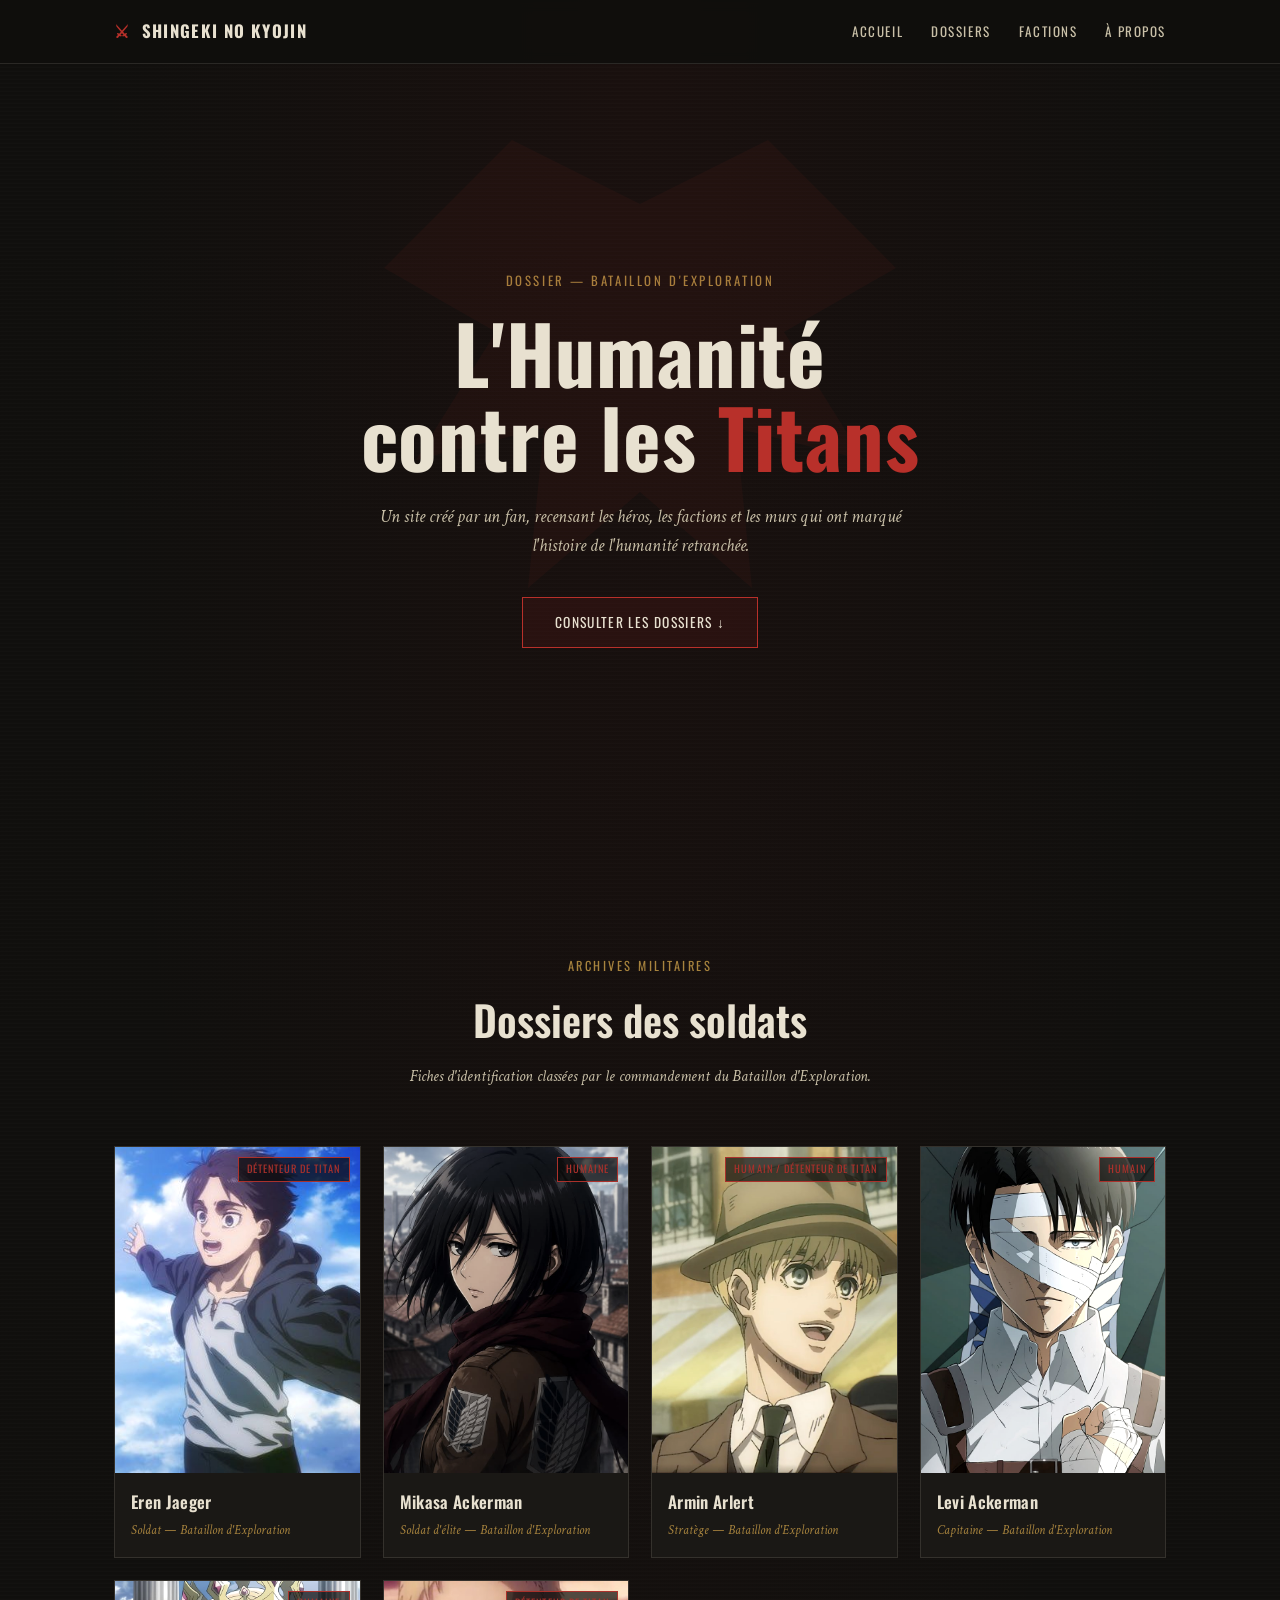
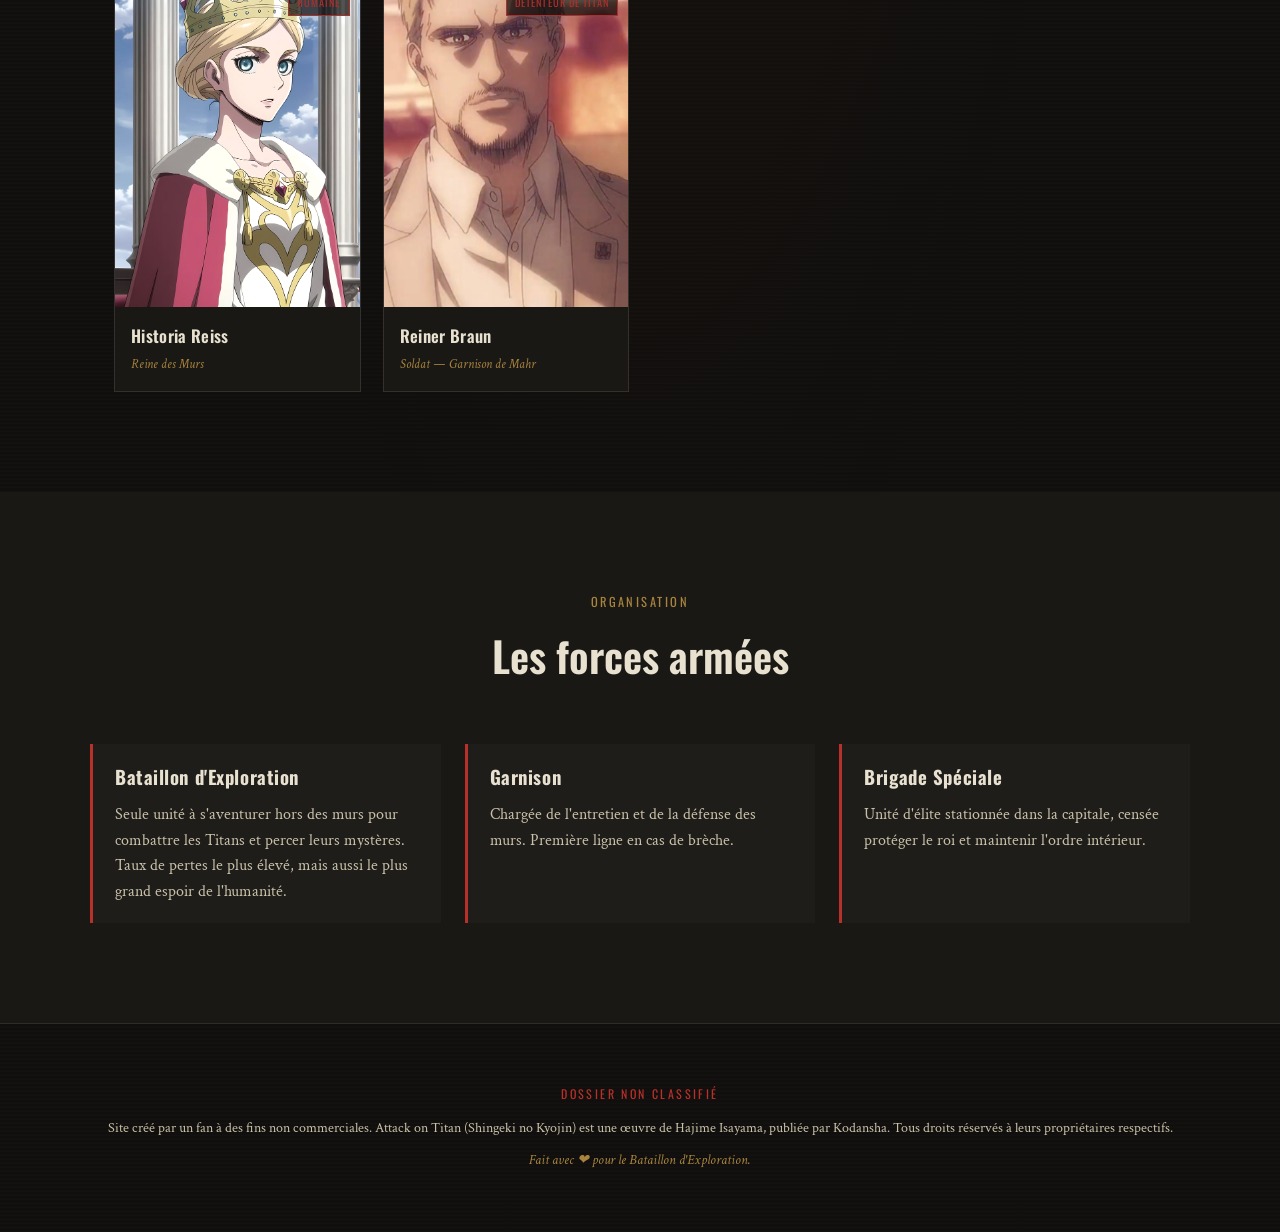
==== index.html @ 8d1896ff "Add files via upload" ====
<!DOCTYPE html>
<html lang="fr">
<head>
  <meta charset="UTF-8">
  <meta name="viewport" content="width=device-width, initial-scale=1.0">
  <title>attack on Titans fan page</title>
  <link rel="preconnect" href="https://fonts.googleapis.com">
  <link href="https://fonts.googleapis.com/css2?family=Oswald:wght@500;600;700&family=Crimson+Text:ital,wght@0,400;0,600;1,400&display=swap" rel="stylesheet">
  <link rel="stylesheet" href="css/style.css">
</head>
<body>

  <!-- ===== EN-TÊTE / NAVIGATION ===== -->
  <header class="site-header">
    <div class="header-inner">
      <a href="#hero" class="logo">
        <span class="logo-wings">⚔</span> SHINGEKI NO KYOJIN
      </a>
      <nav class="main-nav">
        <a href="#hero">Accueil</a>
        <a href="#dossiers">Dossiers</a>
        <a href="#factions">Factions</a>
        <a href="#a-propos">À propos</a>
      </nav>
    </div>
  </header>

  <!-- ===== HÉRO ===== -->
  <section id="hero" class="hero">
    <div class="hero-emblem" aria-hidden="true">
      <svg viewBox="0 0 200 200" class="wings-svg">
        <path d="M100 30 L60 10 L20 50 L55 70 L30 110 L70 100 L65 150 L100 120 L135 150 L130 100 L170 110 L145 70 L180 50 L140 10 Z" />
      </svg>
    </div>
    <p class="hero-eyebrow">DOSSIER — BATAILLON D'EXPLORATION</p>
    <h1 class="hero-title">L'Humanité<br>contre les <span class="accent">Titans</span></h1>
    <p class="hero-sub">Un site créé par un fan, recensant les héros, les factions et les murs qui ont marqué l'histoire de l'humanité retranchée.</p>
    <a href="#dossiers" class="btn-primary">Consulter les dossiers ↓</a>
  </section>

  <!-- ===== DOSSIERS PERSONNAGES ===== -->
  <section id="dossiers" class="section">
    <div class="section-head">
      <p class="section-eyebrow">ARCHIVES MILITAIRES</p>
      <h2>Dossiers des soldats</h2>
      <p class="section-desc">Fiches d'identification classées par le commandement du Bataillon d'Exploration.</p>
    </div>

    <div id="character-grid" class="character-grid">
      <!-- Les cartes sont générées en JS depuis js/characters.js -->
    </div>
  </section>

  <!-- ===== FACTIONS ===== -->
  <section id="factions" class="section section-alt">
    <div class="section-head">
      <p class="section-eyebrow">ORGANISATION</p>
      <h2>Les forces armées</h2>
    </div>
    <div class="faction-grid">
      <div class="faction-card">
        <h3>Bataillon d'Exploration</h3>
        <p>Seule unité à s'aventurer hors des murs pour combattre les Titans et percer leurs mystères. Taux de pertes le plus élevé, mais aussi le plus grand espoir de l'humanité.</p>
      </div>
      <div class="faction-card">
        <h3>Garnison</h3>
        <p>Chargée de l'entretien et de la défense des murs. Première ligne en cas de brèche.</p>
      </div>
      <div class="faction-card">
        <h3>Brigade Spéciale</h3>
        <p>Unité d'élite stationnée dans la capitale, censée protéger le roi et maintenir l'ordre intérieur.</p>
      </div>
    </div>
  </section>

  <!-- ===== MODALE DÉTAIL PERSONNAGE ===== -->
  <div id="modal-overlay" class="modal-overlay">
    <div class="modal-card" id="modal-card">
      <button id="modal-close" class="modal-close" aria-label="Fermer">✕</button>
      <div id="modal-content"></div>
    </div>
  </div>

  <!-- ===== À PROPOS / PIED DE PAGE ===== -->
  <footer id="a-propos" class="site-footer">
    <p class="footer-stamp">DOSSIER NON CLASSIFIÉ</p>
    <p>Site créé par un fan à des fins non commerciales. Attack on Titan (Shingeki no Kyojin) est une œuvre de Hajime Isayama, publiée par Kodansha. Tous droits réservés à leurs propriétaires respectifs.</p>
    <p class="footer-credit">Fait avec ❤ pour le Bataillon d'Exploration.</p>
  </footer>

  <script src="js/characters.js"></script>
  <script src="js/script.js"></script>
</body>
</html>
---- css/style.css ----
/* =========================================================
   TOKENS — palette inspirée des uniformes du Bataillon
   ========================================================= */
:root {
  --bg-void: #100f0d;
  --bg-panel: #1a1815;
  --paper: #e8e1d0;
  --paper-dim: #c9c0a8;
  --blood: #8a1c1c;
  --blood-bright: #b8302a;
  --gold: #a8843e;
  --steel: #3a3d42;
  --line: rgba(232, 225, 208, 0.12);

  --font-display: "Oswald", sans-serif;
  --font-body: "Crimson Text", serif;
}

* { margin: 0; padding: 0; box-sizing: border-box; }

html { scroll-behavior: smooth; }

body {
  background: var(--bg-void);
  color: var(--paper);
  font-family: var(--font-body);
  line-height: 1.6;
  background-image:
    radial-gradient(ellipse at top, rgba(138, 28, 28, 0.08), transparent 60%),
    repeating-linear-gradient(0deg, rgba(255,255,255,0.015) 0px, transparent 2px, transparent 4px);
}

a { color: inherit; text-decoration: none; }

img { max-width: 100%; display: block; }

/* =========================================================
   EN-TÊTE
   ========================================================= */
.site-header {
  position: sticky;
  top: 0;
  z-index: 50;
  background: rgba(16, 15, 13, 0.92);
  backdrop-filter: blur(6px);
  border-bottom: 1px solid var(--line);
}

.header-inner {
  max-width: 1100px;
  margin: 0 auto;
  padding: 18px 24px;
  display: flex;
  align-items: center;
  justify-content: space-between;
}

.logo {
  font-family: var(--font-display);
  font-weight: 700;
  letter-spacing: 0.08em;
  font-size: 1.05rem;
  color: var(--paper);
}

.logo-wings { color: var(--blood-bright); margin-right: 6px; }

.main-nav { display: flex; gap: 28px; }

.main-nav a {
  font-family: var(--font-display);
  font-size: 0.82rem;
  letter-spacing: 0.12em;
  text-transform: uppercase;
  color: var(--paper-dim);
  transition: color 0.2s;
  position: relative;
}

.main-nav a:hover, .main-nav a:focus-visible { color: var(--blood-bright); }

/* =========================================================
   HÉRO
   ========================================================= */
.hero {
  position: relative;
  min-height: 88vh;
  display: flex;
  flex-direction: column;
  align-items: center;
  justify-content: center;
  text-align: center;
  padding: 80px 24px;
  overflow: hidden;
}

.hero-emblem {
  position: absolute;
  top: 50%;
  left: 50%;
  transform: translate(-50%, -55%);
  width: 640px;
  height: 640px;
  opacity: 0.06;
  pointer-events: none;
}

.wings-svg { width: 100%; height: 100%; fill: var(--blood-bright); }

.hero-eyebrow {
  font-family: var(--font-display);
  letter-spacing: 0.2em;
  color: var(--gold);
  font-size: 0.8rem;
  margin-bottom: 18px;
}

.hero-title {
  font-family: var(--font-display);
  font-weight: 700;
  font-size: clamp(2.6rem, 7vw, 5rem);
  line-height: 1.05;
  letter-spacing: 0.01em;
  z-index: 1;
}

.hero-title .accent { color: var(--blood-bright); }

.hero-sub {
  max-width: 560px;
  margin: 24px auto 36px;
  color: var(--paper-dim);
  font-size: 1.15rem;
  font-style: italic;
  z-index: 1;
}

.btn-primary {
  font-family: var(--font-display);
  letter-spacing: 0.1em;
  text-transform: uppercase;
  font-size: 0.85rem;
  padding: 14px 32px;
  border: 1px solid var(--blood-bright);
  color: var(--paper);
  background: rgba(138, 28, 28, 0.15);
  transition: background 0.25s, transform 0.2s;
  z-index: 1;
}

.btn-primary:hover { background: var(--blood); transform: translateY(-2px); }

/* =========================================================
   SECTIONS GÉNÉRIQUES
   ========================================================= */
.section { padding: 100px 24px; max-width: 1100px; margin: 0 auto; }

.section-alt { background: var(--bg-panel); max-width: none; }
.section-alt > * { max-width: 1100px; margin-left: auto; margin-right: auto; }

.section-head { text-align: center; margin-bottom: 56px; }

.section-eyebrow {
  font-family: var(--font-display);
  color: var(--gold);
  letter-spacing: 0.2em;
  font-size: 0.78rem;
  margin-bottom: 10px;
}

.section-head h2 {
  font-family: var(--font-display);
  font-size: clamp(1.8rem, 4vw, 2.6rem);
  font-weight: 600;
}

.section-desc { color: var(--paper-dim); margin-top: 12px; font-style: italic; }

/* =========================================================
   GRILLE DE PERSONNAGES — fiches "dossier"
   ========================================================= */
.character-grid {
  display: grid;
  grid-template-columns: repeat(auto-fill, minmax(230px, 1fr));
  gap: 22px;
}

.char-card {
  background: var(--bg-panel);
  border: 1px solid var(--line);
  position: relative;
  cursor: pointer;
  transition: transform 0.25s, border-color 0.25s;
}

.char-card:hover, .char-card:focus-visible {
  transform: translateY(-6px);
  border-color: var(--blood-bright);
}

.char-photo-wrap {
  position: relative;
  aspect-ratio: 3 / 4;
  overflow: hidden;
  filter: grayscale(15%) contrast(1.05);
}

.char-photo-wrap img { width: 100%; height: 100%; object-fit: cover; }

.char-stamp {
  position: absolute;
  top: 10px;
  right: 10px;
  font-family: var(--font-display);
  font-size: 0.65rem;
  letter-spacing: 0.1em;
  padding: 3px 8px;
  border: 1px solid var(--blood-bright);
  color: var(--blood-bright);
  background: rgba(16,15,13,0.7);
  text-transform: uppercase;
}

.char-info { padding: 16px; }

.char-name {
  font-family: var(--font-display);
  font-size: 1.05rem;
  font-weight: 600;
  letter-spacing: 0.02em;
}

.char-role {
  color: var(--gold);
  font-size: 0.82rem;
  font-style: italic;
  margin-top: 4px;
}

/* =========================================================
   FACTIONS
   ========================================================= */
.faction-grid {
  display: grid;
  grid-template-columns: repeat(auto-fit, minmax(260px, 1fr));
  gap: 24px;
}

.faction-card {
  border-left: 3px solid var(--blood-bright);
  padding: 18px 22px;
  background: rgba(255,255,255,0.02);
}

.faction-card h3 {
  font-family: var(--font-display);
  margin-bottom: 10px;
  letter-spacing: 0.03em;
}

.faction-card p { color: var(--paper-dim); }

/* =========================================================
   MODALE
   ========================================================= */
.modal-overlay {
  position: fixed;
  inset: 0;
  background: rgba(8, 7, 6, 0.85);
  display: none;
  align-items: center;
  justify-content: center;
  padding: 24px;
  z-index: 100;
}

.modal-overlay.is-open { display: flex; }

.modal-card {
  background: var(--bg-panel);
  border: 1px solid var(--blood-bright);
  max-width: 640px;
  width: 100%;
  max-height: 86vh;
  overflow-y: auto;
  position: relative;
  padding: 32px;
}

.modal-close {
  position: absolute;
  top: 14px;
  right: 14px;
  background: none;
  border: none;
  color: var(--paper);
  font-size: 1.3rem;
  cursor: pointer;
}

.modal-close:hover { color: var(--blood-bright); }

#modal-content .modal-name {
  font-family: var(--font-display);
  font-size: 1.7rem;
  margin-bottom: 4px;
}

#modal-content .modal-role { color: var(--gold); font-style: italic; margin-bottom: 18px; }

#modal-content .modal-stats {
  display: grid;
  grid-template-columns: 1fr 1fr;
  gap: 10px 24px;
  margin-bottom: 18px;
  font-family: var(--font-display);
  font-size: 0.85rem;
  text-transform: uppercase;
  letter-spacing: 0.04em;
  color: var(--paper-dim);
  border-top: 1px solid var(--line);
  border-bottom: 1px solid var(--line);
  padding: 14px 0;
}

#modal-content .modal-stats span { color: var(--paper); font-family: var(--font-body); text-transform: none; }

#modal-content .modal-bio { color: var(--paper-dim); }

/* =========================================================
   PIED DE PAGE
   ========================================================= */
.site-footer {
  text-align: center;
  padding: 60px 24px;
  border-top: 1px solid var(--line);
  color: var(--paper-dim);
  font-size: 0.88rem;
}

.footer-stamp {
  font-family: var(--font-display);
  letter-spacing: 0.2em;
  color: var(--blood-bright);
  font-size: 0.75rem;
  margin-bottom: 14px;
}

.footer-credit { margin-top: 10px; color: var(--gold); font-style: italic; }

/* =========================================================
   ACCESSIBILITÉ — focus visible
   ========================================================= */
a:focus-visible, button:focus-visible {
  outline: 2px solid var(--gold);
  outline-offset: 2px;
}

@media (prefers-reduced-motion: reduce) {
  * { transition: none !important; }
}

/* =========================================================
   RESPONSIVE
   ========================================================= */
@media (max-width: 640px) {
  .main-nav { gap: 16px; }
  .main-nav a { font-size: 0.72rem; }
  .section { padding: 70px 20px; }
}
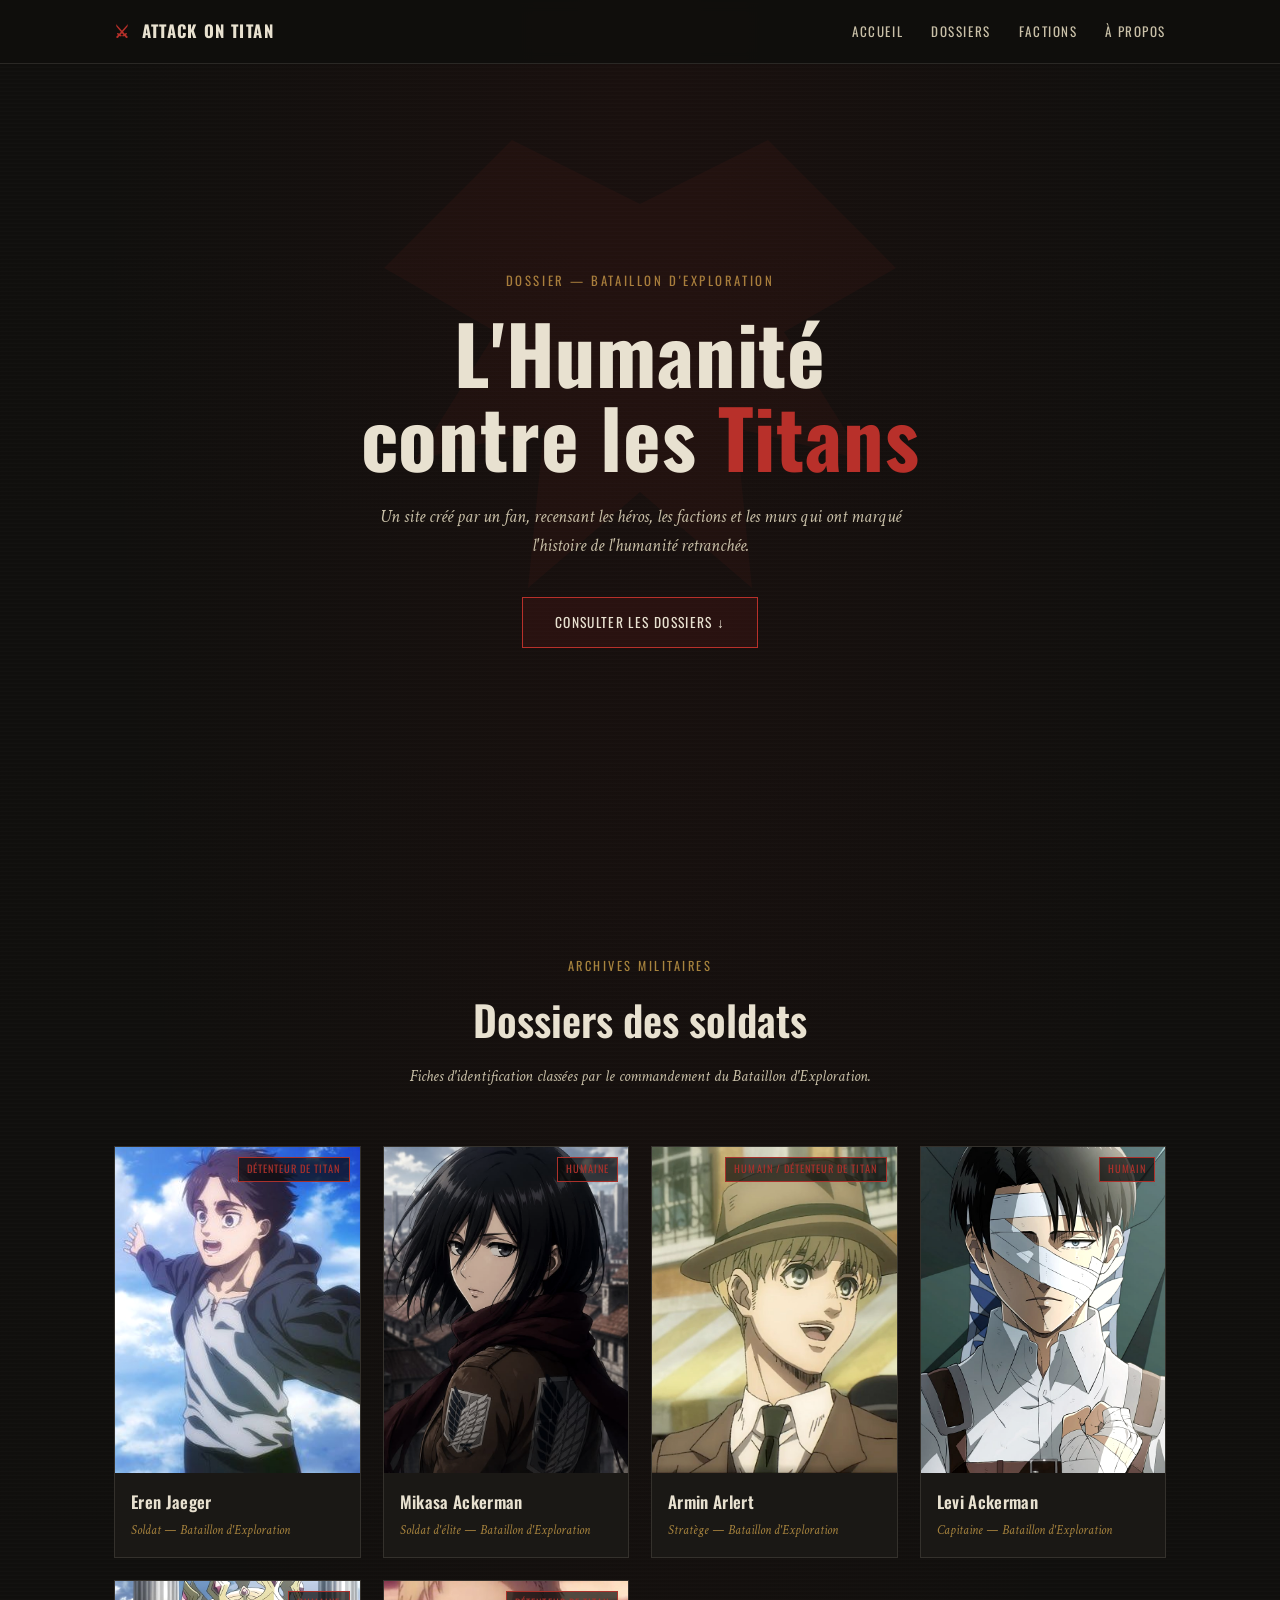
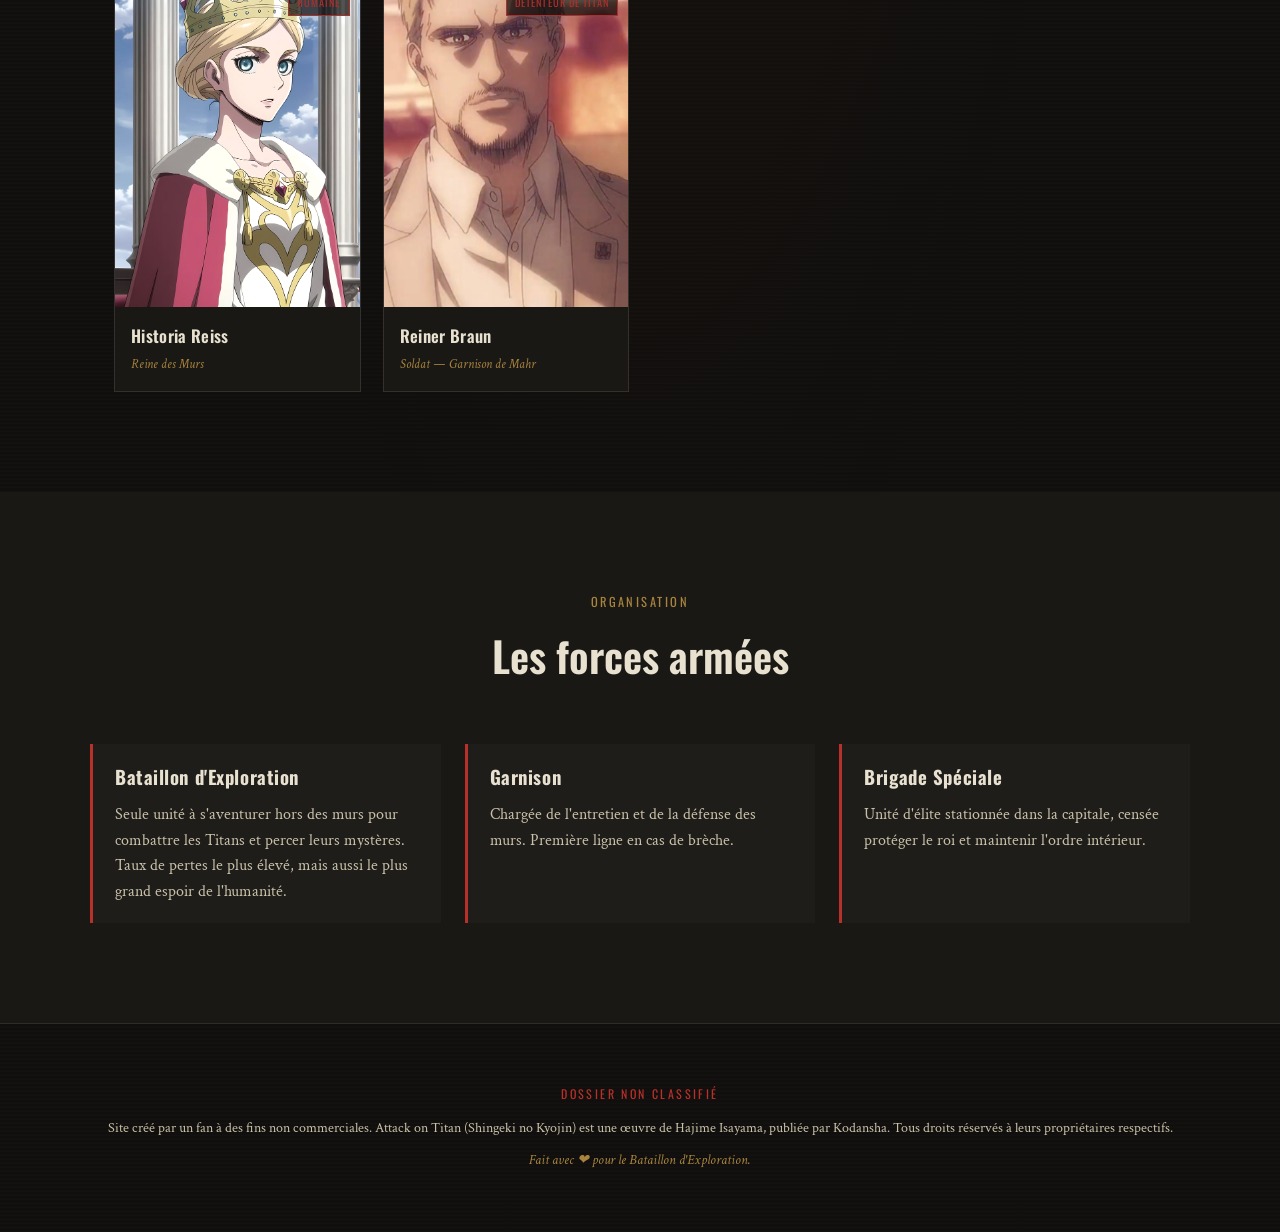
==== commit a8eff0e6: "Add files via upload" ====
--- a/index.html
+++ b/index.html
@@ -14,7 +14,7 @@
   <header class="site-header">
     <div class="header-inner">
       <a href="#hero" class="logo">
-        <span class="logo-wings">⚔</span> SHINGEKI NO KYOJIN
+        <span class="logo-wings">⚔</span> ATTACK ON TITAN
       </a>
       <nav class="main-nav">
         <a href="#hero">Accueil</a>
